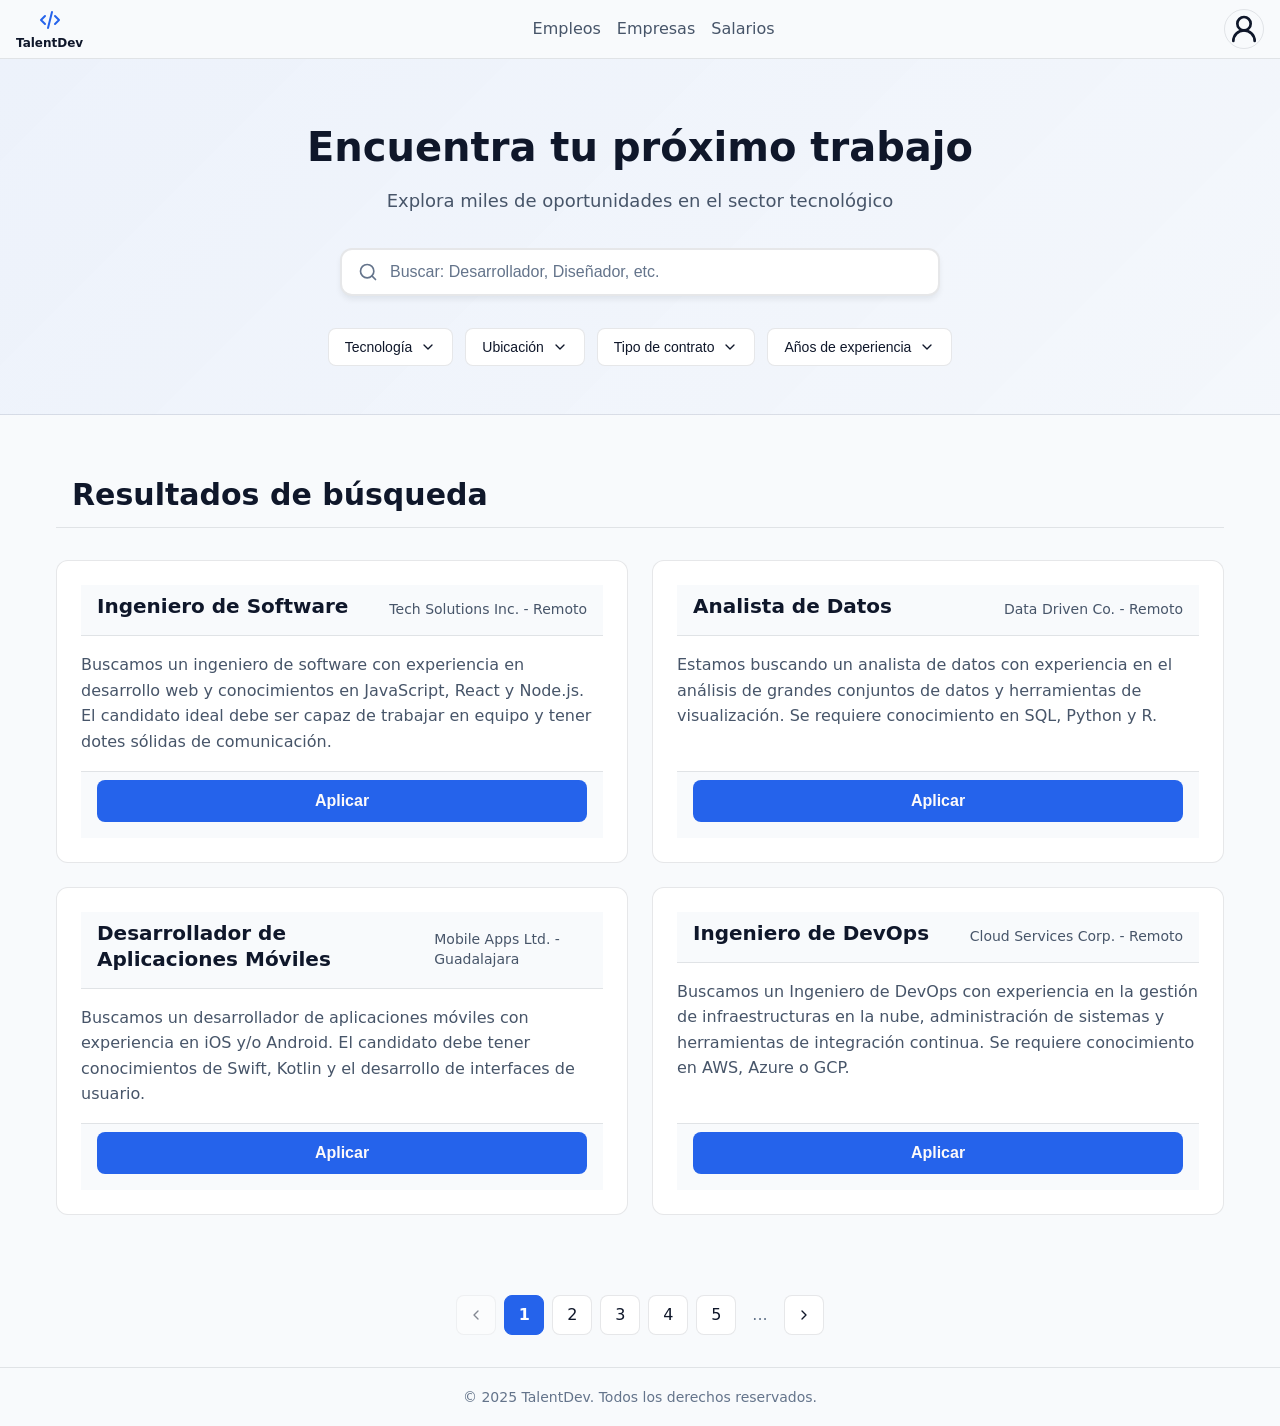
==== Empleos.html @ f2c7bb86 "primer avance" ====
<!DOCTYPE html>
<!-- 
  DOCTYPE: Declara que este es un documento HTML5.
  Es la primera línea obligatoria en cualquier documento HTML.
-->
<html lang="es">
<!-- 
  <html>: Elemento raíz del documento.
  lang="es": Indica que el idioma principal es español (importante para accesibilidad y SEO).
-->
<head>
  <!-- 
    <head>: Contiene metadatos e información que no se muestra visualmente,
    pero es crucial para el navegador y los motores de búsqueda.
  -->
  <meta charset="UTF-8">
  <!-- 
    charset: Define la codificación de caracteres (UTF-8 soporta todos los idiomas).
    Sin esto, caracteres especiales como ñ, á, é pueden verse mal.
  -->
  <meta name="viewport" content="width=device-width, initial-scale=1.0">
  <!-- 
    viewport: Configura cómo se muestra en dispositivos móviles.
    width=device-width: El ancho se adapta al dispositivo.
    initial-scale=1.0: Sin zoom inicial (escala 100%).
  -->
  <title>Empleos - TalentDev</title>
  <!-- 
    <title>: Aparece en la pestaña del navegador y en los resultados de búsqueda.
    Importante para SEO y experiencia de usuario.
  -->
  <link rel="stylesheet" href="style.css">
  <script src="script.js" type="module"></script>
  <!-- 
    <link>: Enlaza el archivo CSS externo.
    rel="stylesheet": Indica que es una hoja de estilos.
    href: Ruta al archivo CSS.
  -->

</head>

<body>
  <!-- 
    <body>: Contiene todo el contenido visible de la página.
    Aquí va todo lo que el usuario verá.
  -->

  <!-- ============================================ -->
  <!-- PASO 1: HEADER MEJORADO -->
  <!-- ============================================ -->
  <header>
    <!-- 
      <header>: Elemento semántico HTML5 que representa la cabecera de la página.
      Mejora la accesibilidad y el SEO al indicar claramente qué es.
    -->

    <!-- Logo como enlace al inicio -->
    <a href="index.html" class="logo">
      <!-- 
        <a>: Elemento de enlace (anchor).
        href="index.html": Ruta a la página de inicio.
        class="logo": Clase CSS para estilizar el logo.
      -->
      <div class="logo-container">
        <!-- 
          <div>: Contenedor para el logo (icono + texto).
          class="logo-container": Clase para estilizar el contenedor del logo.
        -->
        <svg xmlns="http://www.w3.org/2000/svg" width="24" height="24" viewBox="0 0 24 24" fill="none" stroke="currentColor" stroke-width="2" stroke-linecap="round" stroke-linejoin="round" class="logo-icon">
          <!-- 
            <svg>: Icono de código para representar el logo de TalentDev.
            class="logo-icon": Clase para estilizar el icono.
            stroke="currentColor": Usa el color del texto del elemento padre.
          -->
          <path stroke="none" d="M0 0h24v24H0z" fill="none"/>
          <path d="M7 8l-4 4l4 4" />
          <path d="M17 8l4 4l-4 4" />
          <path d="M14 4l-4 16" />
        </svg>
        <h1>TalentDev</h1>
        <!-- 
          <h1>: Título principal de la página, ahora debajo del icono.
          Solo debe haber uno por página.
        -->
      </div>
    </a>

    <!-- Navegación principal -->
    <nav aria-label="Navegación principal">
      <!-- 
        <nav>: Elemento semántico para menús de navegación.
        aria-label: Describe el propósito del nav para lectores de pantalla (accesibilidad).
      -->
      <a href="Empleos.html" aria-current="page">Empleos</a>
      <!-- 
        aria-current="page": Indica que este es el enlace de la página actual.
        Mejora la accesibilidad para usuarios con lectores de pantalla.
      -->
      <a href="#">Empresas</a>
      <!-- 
        href="#": Enlace temporal (no lleva a ningún lado aún).
        El # es un placeholder común durante el desarrollo.
      -->
      <a href="#">Salarios</a>
    </nav>

    <!-- Icono de perfil -->
    <button type="button" class="profile-button" aria-label="Abrir menú de perfil">
      <!-- 
        <button>: Botón interactivo.
        type="button": Evita que se comporte como submit si está dentro de un form.
        class="profile-button": Clase para estilizar.
        aria-label: Descripción para accesibilidad (no hay texto visible, solo icono).
      -->
      <svg xmlns="http://www.w3.org/2000/svg" width="32" height="32" viewBox="0 0 24 24" fill="none" stroke="currentColor" stroke-width="2" stroke-linecap="round" stroke-linejoin="round">
        <!-- 
          <svg>: Gráficos vectoriales escalables (iconos).
          xmlns: Define el namespace XML para SVG.
          width/height: Dimensiones del icono.
          viewBox: Define el sistema de coordenadas interno.
          stroke: Color del trazo (currentColor usa el color del texto del elemento padre).
        -->
        <circle cx="12" cy="8" r="5"></circle>
        <!-- Círculo para la cabeza del avatar -->
        <path d="M20 21a8 8 0 0 0-16 0"></path>
        <!-- Línea curva para el cuerpo del avatar -->
      </svg>
    </button>
  </header>

    <!-- ============================================ -->
    <!-- PASO 2: HERO SECTION -->
    <!-- ============================================ -->
    <main>
      <!-- 
        <main>: Elemento semántico HTML5 que contiene el contenido principal de la página.
        Solo debe haber uno por página. Mejora SEO y accesibilidad.
      -->

      <section class="empleos-hero-section">
      <!-- 
        <section>: Agrupa contenido temáticamente relacionado.
        class="hero-section": Clase para estilizar esta sección específicamente.
      -->

      <!-- Título principal del hero -->
      <h2>Encuentra tu próximo trabajo</h2>
      <!-- 
        <h2>: Subtítulo de nivel 2 (el h1 está en el header como logo).
        Jerarquía: h1 > h2 > h3 > h4 > h5 > h6
      -->

      <!-- Subtítulo descriptivo -->
      <p class="hero-subtitle">Explora miles de oportunidades en el sector tecnológico</p>
      <!-- 
        <p>: Párrafo de texto.
        class="hero-subtitle": Clase específica para estilizar este subtítulo.
      -->

      <!-- Formulario de búsqueda -->
      <form role="search" class="empleos-search-form">
        <!-- 
          <form>: Contenedor para elementos de formulario.
          role="search": Indica que es un formulario de búsqueda (accesibilidad).
          class="search-form": Clase para estilizar el formulario.
        -->
        <div class="empleos-search-container">
          <!-- 
            <div>: Contenedor genérico sin significado semántico.
            Úsalo para agrupar elementos cuando no hay un elemento semántico apropiado.
            class="empleos-search-container": Clase para el contenedor de búsqueda.
          -->
          <span class="empleos-search-icon" aria-hidden="true">
            <!-- 
              <span>: Elemento inline genérico (sin significado semántico).
              aria-hidden="true": Oculta este elemento decorativo de los lectores de pantalla.
            -->
            <svg xmlns="http://www.w3.org/2000/svg" width="20" height="20" viewBox="0 0 24 24" fill="none" stroke="currentColor" stroke-width="2" stroke-linecap="round" stroke-linejoin="round">
              <circle cx="11" cy="11" r="8"></circle>
              <path d="m21 21-4.3-4.3"></path>
            </svg>
            <!-- Icono de lupa SVG -->
          </span>

          <input
            type="text"
            name="search"
            id="job-search"
            placeholder="Buscar: Desarrollador, Diseñador, etc."
            aria-label="Buscar empleos"
            autocomplete="off"
          >
          <!-- 
            <input>: Campo de entrada de texto.
            type="text": Tipo de input (texto plano).
            name="search": Nombre del campo (importante para formularios).
            id="job-search": Identificador único (para asociar con <label>).
            placeholder: Texto de ejemplo que desaparece al escribir.
            aria-label: Descripción para accesibilidad (si no hay <label> visible).
            autocomplete="off": Desactiva autocompletado del navegador.
          -->
        </div>
      </form>

      <!-- ============================================ -->
      <!-- PASO 3: FILTROS -->
      <!-- ============================================ -->
      <div class="empleos-filters-container">
        <!-- 
          <div>: Contenedor para agrupar los botones de filtro.
          class="filters-container": Clase para estilizar el contenedor de filtros.
        -->
        
        <button type="button" class="empleos-filter-button" data-filter="tecnologia">
          <!-- 
            <button>: Botón interactivo para filtrar.
            type="button": No envía formulario, solo ejecuta acción.
            class="filter-button": Clase para estilizar todos los botones de filtro.
            data-filter: Atributo personalizado para identificar el tipo de filtro (útil para JavaScript).
          -->
          <span>Tecnología</span>
          <!-- 
            <span>: Contenedor inline para el texto del botón.
            Permite estilizar el texto independientemente si es necesario.
          -->
          <svg xmlns="http://www.w3.org/2000/svg" width="16" height="16" viewBox="0 0 24 24" fill="none" stroke="currentColor" stroke-width="2" stroke-linecap="round" stroke-linejoin="round">
            <!-- Icono de chevron (flecha hacia abajo) para indicar que es desplegable -->
            <polyline points="6 9 12 15 18 9"></polyline>
          </svg>
        </button>

        <button type="button" class="empleos-filter-button" data-filter="ubicacion">
          <span>Ubicación</span>
          <svg xmlns="http://www.w3.org/2000/svg" width="16" height="16" viewBox="0 0 24 24" fill="none" stroke="currentColor" stroke-width="2" stroke-linecap="round" stroke-linejoin="round">
            <polyline points="6 9 12 15 18 9"></polyline>
          </svg>
        </button>

        <button type="button" class="empleos-filter-button" data-filter="tipo-contrato">
          <span>Tipo de contrato</span>
          <svg xmlns="http://www.w3.org/2000/svg" width="16" height="16" viewBox="0 0 24 24" fill="none" stroke="currentColor" stroke-width="2" stroke-linecap="round" stroke-linejoin="round">
            <polyline points="6 9 12 15 18 9"></polyline>
          </svg>
        </button>

        <button type="button" class="empleos-filter-button" data-filter="experiencia">
          <span>Años de experiencia</span>
          <svg xmlns="http://www.w3.org/2000/svg" width="16" height="16" viewBox="0 0 24 24" fill="none" stroke="currentColor" stroke-width="2" stroke-linecap="round" stroke-linejoin="round">
            <polyline points="6 9 12 15 18 9"></polyline>
          </svg>
        </button>
      </div>
    </section>

    <!-- ============================================ -->
    <!-- PASO 4: SECCIÓN DE RESULTADOS -->
    <!-- ============================================ -->
    <section class="empleos-results-section">
      <!-- 
        <section>: Sección semántica para agrupar los resultados de búsqueda.
        class="results-section": Clase para estilizar esta sección.
      -->

      <header class="empleos-results-header">
        <!-- 
          <header>: Dentro de una sección, representa el encabezado de esa sección.
          No confundir con el <header> principal de la página.
        -->
        <h2>Resultados de búsqueda</h2>
        <!-- Título de la sección de resultados -->
      </header>

      <!-- Contenedor de tarjetas de empleos -->
      <div class="empleos-jobs-container">
        <!-- 
          <div>: Contenedor para las tarjetas de empleos.
          class="jobs-container": Clase para crear el grid o layout de las tarjetas.
        -->

        <!-- Tarjeta de empleo 1 -->
        <article class="empleos-job-card">
          <!-- 
            <article>: Elemento semántico HTML5 para contenido independiente y autocontenido.
            Perfecto para tarjetas de empleos porque cada una es un "artículo" completo.
          -->
          <header class="empleos-job-card-header">
            <!-- Encabezado de la tarjeta con título y empresa -->
            <h3>Ingeniero de Software</h3>
            <!-- 
              <h3>: Título del puesto (nivel 3 en la jerarquía).
              Es el título más importante dentro de cada tarjeta.
            -->
            <p class="company-info">Tech Solutions Inc. - Remoto</p>
            <!-- 
              <p>: Información de la empresa y ubicación.
              class="company-info": Clase para estilizar esta información específicamente.
            -->
          </header>

          <div class="empleos-job-card-body">
            <!-- 
              <div>: Cuerpo de la tarjeta (descripción).
              class="job-card-body": Clase para el contenido principal de la tarjeta.
            -->
            <p>
              Buscamos un ingeniero de software con experiencia en desarrollo web 
              y conocimientos en JavaScript, React y Node.js. El candidato ideal 
              debe ser capaz de trabajar en equipo y tener dotes sólidas de comunicación.
            </p>
            <!-- Descripción del empleo -->
          </div>

          <footer class="empleos-job-card-footer">
            <!-- 
              <footer>: Pie de la tarjeta (botón de acción).
              Dentro de un <article>, representa información adicional o acciones.
            -->
            <button type="button" class="empleos-apply-button">
              <!-- 
                <button>: Botón para aplicar al empleo.
                type="button": No envía formulario.
                class="apply-button": Clase para estilizar el botón de aplicar.
              -->
              Aplicar
            </button>
          </footer>
        </article>

        <!-- Tarjeta de empleo 2 -->
        <article class="empleos-job-card">
          <header class="empleos-job-card-header">
            <h3>Analista de Datos</h3>
            <p class="company-info">Data Driven Co. - Remoto</p>
          </header>

          <div class="empleos-job-card-body">
            <p>
              Estamos buscando un analista de datos con experiencia en el análisis 
              de grandes conjuntos de datos y herramientas de visualización. 
              Se requiere conocimiento en SQL, Python y R.
            </p>
          </div>

          <footer class="empleos-job-card-footer">
            <button type="button" class="empleos-apply-button">Aplicar</button>
          </footer>
        </article>

        <!-- Tarjeta de empleo 3 -->
        <article class="empleos-job-card">
          <header class="empleos-job-card-header">
            <h3>Desarrollador de Aplicaciones Móviles</h3>
            <p class="company-info">Mobile Apps Ltd. - Guadalajara</p>
          </header>

          <div class="empleos-job-card-body">
            <p>
              Buscamos un desarrollador de aplicaciones móviles con experiencia 
              en iOS y/o Android. El candidato debe tener conocimientos de Swift, 
              Kotlin y el desarrollo de interfaces de usuario.
            </p>
          </div>

          <footer class="empleos-job-card-footer">
            <button type="button" class="empleos-apply-button">Aplicar</button>
          </footer>
        </article>

        <!-- Tarjeta de empleo 4 -->
        <article class="empleos-job-card">
          <header class="empleos-job-card-header">
            <h3>Ingeniero de DevOps</h3>
            <p class="company-info">Cloud Services Corp. - Remoto</p>
          </header>

          <div class="empleos-job-card-body">
            <p>
              Buscamos un Ingeniero de DevOps con experiencia en la gestión de 
              infraestructuras en la nube, administración de sistemas y herramientas 
              de integración continua. Se requiere conocimiento en AWS, Azure o GCP.
            </p>
          </div>

          <footer class="empleos-job-card-footer">
            <button type="button" class="empleos-apply-button">Aplicar</button>
          </footer>
        </article>
      </div>
    </section>

    <!-- ============================================ -->
    <!-- PASO 5: PAGINACIÓN -->
    <!-- ============================================ -->
    <nav class="empleos-pagination" aria-label="Navegación de páginas">
      <!-- 
        <nav>: Elemento semántico para navegación.
        class="pagination": Clase específica para la paginación.
        aria-label: Describe el propósito de esta navegación.
      -->
      <button type="button" class="empleos-pagination-button" aria-label="Página anterior" disabled>
        <!-- 
          <button>: Botón para ir a la página anterior.
          disabled: Deshabilitado porque estamos en la primera página.
          aria-label: Descripción para accesibilidad.
        -->
        <svg xmlns="http://www.w3.org/2000/svg" width="16" height="16" viewBox="0 0 24 24" fill="none" stroke="currentColor" stroke-width="2" stroke-linecap="round" stroke-linejoin="round">
          <!-- Icono de flecha hacia la izquierda -->
          <polyline points="15 18 9 12 15 6"></polyline>
        </svg>
      </button>

      <div class="empleos-pagination-numbers">
        <!-- 
          <div>: Contenedor para los números de página.
          class="pagination-numbers": Clase para estilizar los números.
        -->
        <a href="#" class="empleos-pagination-number active" aria-label="Página 1" aria-current="page">1</a>
        <!-- 
          <a>: Enlace a una página específica.
          class="empleos-pagination-number active": Clase para el número activo (página actual).
          aria-current="page": Indica que esta es la página actual (accesibilidad).
        -->
        <a href="#" class="empleos-pagination-number" aria-label="Página 2">2</a>
        <a href="#" class="empleos-pagination-number" aria-label="Página 3">3</a>
        <a href="#" class="empleos-pagination-number" aria-label="Página 4">4</a>
        <a href="#" class="empleos-pagination-number" aria-label="Página 5">5</a>
        
        <span class="empleos-pagination-ellipsis" aria-hidden="true">...</span>
        <!-- 
          <span>: Elemento decorativo para los puntos suspensivos.
          aria-hidden="true": Oculta de lectores de pantalla (es solo decorativo).
        -->
      </div>

      <button type="button" class="empleos-pagination-button" aria-label="Página siguiente">
        <!-- Botón para ir a la página siguiente -->
        <svg xmlns="http://www.w3.org/2000/svg" width="16" height="16" viewBox="0 0 24 24" fill="none" stroke="currentColor" stroke-width="2" stroke-linecap="round" stroke-linejoin="round">
          <!-- Icono de flecha hacia la derecha -->
          <polyline points="9 18 15 12 9 6"></polyline>
        </svg>
      </button>
    </nav>

  </main>

  <!-- ============================================ -->
  <!-- FOOTER -->
  <!-- ============================================ -->
  <footer id="contacto">
    <!-- 
      <footer>: Elemento semántico HTML5 para el pie de página.
      id="contacto": ID para enlaces internos (como el del header en index.html).
    -->
    <small>© 2025 TalentDev. Todos los derechos reservados.</small>
    <!-- 
      <small>: Elemento semántico para texto de tamaño pequeño o información legal.
      Perfecto para copyrights y avisos legales.
    -->
  </footer>

</body>
</html>
---- style.css ----
/* ============================================ */
/* ESTILOS COMPARTIDOS - INDEX Y EMPLEOS */
/* ============================================ */

* {
    margin: 0;
    padding: 0;
    box-sizing: border-box;
  }
  
  :root {
    /* Colores principales - Azul confianza y profesionalismo */
    --primary: #2563eb;
    --primary-dark: #1e40af;
    --primary-hover: #3b82f6;
    --primary-light: #60a5fa;
    /* Fondo claro y acogedor */
    --background: #f8fafc;
    /* Textos - Oscuros para buena legibilidad sobre fondo claro */
    --text-primary: #0f172a;
    --text-secondary: #475569;
    --text-muted: #64748b;
    /* Bordes sutiles */
    --border: rgba(15, 23, 42, 0.1);
    /* Tarjetas blancas con sombras suaves */
    --card-bg: #ffffff;
    --shadow: rgba(15, 23, 42, 0.08);
    /* Inputs con fondo blanco */
    --input-bg: #ffffff;
    --hsla-example: hsla(210, 100%, 56%, 1);
  }
  
  
  @font-face {
    font-family: 'Inter Variable';
    font-style: normal;
    font-display: swap;
    font-weight: 100 900;
    src: url(https://cdn.jsdelivr.net/fontsource/fonts/inter:vf@latest/latin-wght-normal.woff2) format('woff2-variations');
    unicode-range: U+0000-00FF,U+0131,U+0152-0153,U+02BB-02BC,U+02C6,U+02DA,U+02DC,U+0304,U+0308,U+0329,U+2000-206F,U+20AC,U+2122,U+2191,U+2193,U+2212,U+2215,U+FEFF,U+FFFD;
  }
  
  
  body {
    font-family: system-ui;
    background-color: var(--background);
    color: var(--text-primary);
    min-height: 100vh;
    display: flex;
    flex-direction: column;
    line-height: 1.6;
  }
  
  
  
  /* Títulos principales */
  h1 {
    font-size: 1.5rem;
    line-height: 1.2;
    text-wrap: balance;
    display: flex;
    align-items: center;
    gap: 0.5rem;
  
    svg {
      width: 2rem;
      height: 2rem;
      color: var(--primary-light);
    }
  }
  
  h1 + p {
    text-wrap: balance;
    margin-bottom: 2rem
  }
  
  /* Header - Estilos Compartidos */
  header {
    border-bottom: 1px solid var(--border);
    background: var(--background);
    padding: .5rem 1rem;
    display: flex;
    align-items: center;
    justify-content: space-between;
    gap: 2rem;

    /* Logo como enlace (para Empleos) */
    .logo {
      text-decoration: none;
      color: var(--text-primary);
      transition: opacity 0.2s;

      &:hover {
        opacity: 0.8;
      }
    }

    /* Contenedor del logo - Compartido entre index y empleos */
    .logo-container {
      /* 
        Contenedor del logo con icono y texto.
        Funciona tanto directamente en header (index) como dentro de .logo (empleos).
      */
      display: flex;
      flex-direction: column;
      /* 
        flex-direction: column: Coloca el icono arriba y el texto debajo.
      */
      align-items: center;
      /* 
        align-items: center: Centra horizontalmente el icono y el texto.
      */
      gap: 0.25rem;
      /* 
        gap: 0.25rem: Pequeño espacio entre el icono y el texto.
      */

      .logo-icon {
        /* 
          Estilos para el icono del logo.
        */
        color: var(--primary);
        /* 
          color: Usa el color primario para el icono.
        */
        flex-shrink: 0;
        /* 
          flex-shrink: 0: El icono mantiene su tamaño, no se encoge.
        */
      }

      h1, h2 {
        /* 
          Estilos para títulos del logo (h1 en empleos, h2 en index).
        */
        font-size: 0.75rem;
        /* 
          font-size: 0.75rem (12px) - Tamaño pequeño para el título.
        */
        font-weight: 700;
        color: var(--text-primary);
        margin: 0;
        /* 
          margin: 0: Elimina márgenes por defecto para mejor control.
        */
        line-height: 1.2;
        /* 
          line-height: 1.2: Espaciado compacto para el texto.
        */
      }
    }
  }
  
  /* Navegación del header a otras páginas */
  nav {
    align-items: center;
    gap: 1rem;
    display: flex;
  
    a {
      text-decoration: none;
      color: var(--text-secondary);
      transition: color 0.2s;
      font-weight: 500;
  
      &:hover, &:focus {
        color: var(--primary);
        outline: none;
      }
    }
  }
  
  /* Botones del Header */
  header div a {
    padding: 0.5rem 1rem;
    border-radius: 0.5rem;
    background-color: var(--primary);
    color: white;
    display: inline-block;
    font-size: 0.875rem;
    font-weight: 700;
    text-decoration: none;
    transition: background-color 0.2s;

    &:hover {
      background-color: var(--primary-hover);
    }
  }
  
  /* ============================================ */
/* ============================================ */
/* ESTILOS ESPECÍFICOS PARA PÁGINA INDEX */
/* Prefijo: .index- */
/* ============================================ */

  /* Hero Section de Index */
  .index-hero-section {
    height: 500px;
    text-align: center;
    display: flex;
    flex-direction: column;
    justify-content: center;
    align-items: center;
    position: relative;

    h1 {
      padding-top: 36px;
      color: var(--text-primary);
    }

    p {
      color: var(--text-secondary);
    }
  
    & > img {
      position: absolute;
      width: 100%;
      height: 100%;
      object-fit: cover;
      z-index: -1;
      left: 0;
      right: 0;
      mask-image: linear-gradient(to bottom, rgba(248, 250, 252, 0.95) 5%, rgba(248, 250, 252, 0) 80%);
    }
  }
  
  /* Formulario de Búsqueda de Index */
  .index-search-form {
    max-width: 42rem;
    width: 100%;
    margin: 0 auto;
    padding-inline: 1rem;
  }
  
  .index-search-form > div {
    display: flex;
    align-items: center;
    background-color: var(--input-bg);
    border-radius: 0.5rem;
    box-shadow: 0 10px 15px -3px var(--shadow);
    padding: 0.5rem;
    gap: 0.5rem;
  }
  
  .index-search-form span {
    padding-left: 0.75rem;
    color: var(--text-muted);
    display: flex;
    align-items: center;
    flex-shrink: 0;
  }
  
  .index-search-form input[type="text"] {
    flex: 1;
    background: transparent;
    border: none;
    outline: none;
    color: var(--text-primary);
    padding: 0.75rem 0.5rem;
    font-size: 1rem;
    font-family: inherit;
  }
  
  .index-search-form input[type="text"]::placeholder {
    color: var(--text-muted);
  }
  
  /* Estilos base para botones - Solo aplica a botones sin clases específicas */
  button:not(.empleos-filter-button):not(.empleos-apply-button):not(.empleos-pagination-button):not(.index-video-button):not(.video-modal-close):not(.profile-button) {
    /* 
      :not(): Excluye botones con clases específicas para evitar conflictos.
      Solo aplica estilos a botones genéricos sin clase específica.
    */
    padding: 0.75rem 1.5rem;
    border-radius: 0.5rem;
    background-color: var(--primary);
    color: white;
    font-weight: 400;
    border: none;
    cursor: pointer;
    transition: all 0.2s;
    font-family: inherit;
    font-size: 1rem;
    white-space: nowrap;
  
    &:hover, /* pseudo-clase que significa que el ratón está encima */
    &:focus { /* pseudo-clase que significa que el elemento tiene el foco */
      background-color: var(--primary-hover);
      outline: 2px solid white;
      outline-offset: 2px;
    }
  
    &:active { 
      transform: scale(0.90)
    }
  
    &:disabled {
      opacity: .5;
      pointer-events: none;
    }
  }
  
  /* Features Section de Index */
  .index-features-section {
    padding-inline: 1rem;
    background-color: var(--background);
    padding-top: 2rem;
  
    & > header {
      gap: 2px;
      flex-direction: column;
  
      h2 {
        margin-bottom: 0;
      }
  
      p {
        opacity: .75;
      }
    }
  
    & > div {
      max-width: 1280px;
      margin: 0 auto;
    }

    h2 {
      font-size: 1.875rem;
      font-weight: 700;
      color: var(--text-primary);
      margin-bottom: 1rem;
    }
  
    & > div > div:first-child > p {
      font-size: 1.125rem;
      color: var(--text-muted);
      max-width: 42rem;
      margin: 0 auto;
    }

    /* Botón de video en la sección de features */
    header > div:first-child {
      display: flex;
      align-items: center;
      justify-content: center;
      gap: 1rem;
      margin-bottom: 1rem;
      flex-direction: row;
    }
  
    /* Grid de Features */
    footer {
      display: grid;
      grid-template-columns: repeat(auto-fit, minmax(280px, 1fr));
      gap: 16px;
    }
  }

  /* Botón de video de Index */
  .index-video-button {
    width: 48px;
    height: 48px;
    border-radius: 50%;
    background-color: #fbbf24;
    border: none;
    cursor: pointer;
    display: flex;
    align-items: center;
    justify-content: center;
    padding: 0;
    flex-shrink: 0;
    transition: transform 0.2s, background-color 0.2s;

    &:hover {
      background-color: #f59e0b;
      transform: scale(1.05);
    }

    &:active {
      transform: scale(0.95);
    }

    svg {
      width: 24px;
      height: 24px;
      fill: black;
    }
  }
  
  /* Feature Cards */
  /* article {
    background-color: var(--card-bg);
    padding: 2rem;
    margin-bottom: 16px;
    border-radius: 0.5rem;                   
    box-shadow: 0px 1px 3px 0 var(--shadow); 
  
    svg {
      color: var(--primary-light);          
      background: rgba(0, 153, 255, 0.3);  
      border-radius: 9999px;               
      width: 64px;                         
      height: 64px;                        
      padding: 16px;                       
    }
  
    h3 {
      font-weight: 500;
    }
  
    p {
      color: var(--text-muted);
    }
  } */
  
  /* Footer */
  footer {
    background-color: var(--background);
    border-top: 1px solid var(--border);
    text-align: center;
    padding: 16px;
  
    small {
      color: var(--text-muted);
      font-size: 0.875rem;
    }
  }
  
  /* Tarjetas de características de Index */
  .index-feature-card {
    background-color: var(--card-bg);
    padding: 2rem;
    margin-bottom: 16px;
    border-radius: 0.5rem;
    box-shadow: 0px 1px 3px 0px var(--shadow);
    border: 1px solid var(--border);
    transition: box-shadow 0.2s, transform 0.2s;

    &:hover {
      box-shadow: 0px 4px 12px 0px rgba(37, 99, 235, 0.15);
      transform: translateY(-2px);
    }
  
    svg {
      color: var(--primary);
      background: rgba(37, 99, 235, 0.1);
      width: 64px;
      height: 64px;
      border-radius: 100%;
      padding: 16px;
    }
  
    p {
      color: var(--text-muted);
    }

    h3 {
      font-weight: 600;
      color: var(--text-primary);
      margin-top: 1rem;
      margin-bottom: 0.5rem;
    }
  }

/* ============================================ */
/* ESTILOS ESPECÍFICOS PARA PÁGINA DE EMPLEOS */
/* Prefijo: .empleos- */
/* ============================================ */

  header .profile-button {
    background: transparent;
    border: 1px solid var(--border);
    border-radius: 50%;
    width: 40px;
    height: 40px;
    display: flex;
    align-items: center;
    justify-content: center;
    cursor: pointer;
    transition: all 0.2s;
    padding: 0;

    &:hover {
      background-color: var(--card-bg);
      border-color: var(--primary);
    }

    svg {
      color: var(--text-primary);
    }
  }

  /* Hero Section para página de empleos */
  .empleos-hero-section {
    text-align: center;
    padding: 4rem 1rem 3rem;
    background: linear-gradient(135deg, rgba(37, 99, 235, 0.05) 0%, rgba(37, 99, 235, 0.02) 100%);
    border-bottom: 1px solid var(--border);

    h2 {
      font-size: 2.5rem;
      font-weight: 700;
      color: var(--text-primary);
      margin-bottom: 1rem;
      line-height: 1.2;
    }

    .hero-subtitle {
      font-size: 1.125rem;
      color: var(--text-secondary);
      margin-bottom: 2rem;
      max-width: 600px;
      margin-left: auto;
      margin-right: auto;
    }
  }

  /* Formulario de búsqueda mejorado de empleos */
  .empleos-search-form {
    max-width: 600px;
    margin: 0 auto 2rem;
  }

  .empleos-search-container {
    display: flex;
    align-items: center;
    background-color: var(--input-bg);
    border: 2px solid var(--border);
    border-radius: 0.75rem;
    padding: 0.75rem 1rem;
    gap: 0.75rem;
    transition: border-color 0.2s, box-shadow 0.2s;
    box-shadow: 0 4px 6px -1px var(--shadow);

    &:focus-within {
      border-color: var(--primary);
      box-shadow: 0 0 0 3px rgba(37, 99, 235, 0.1);
    }
  }

  .empleos-search-icon {
    color: var(--text-muted);
    display: flex;
    align-items: center;
    flex-shrink: 0;
  }

  .empleos-search-container input {
    flex: 1;
    border: none;
    outline: none;
    background: transparent;
    color: var(--text-primary);
    font-size: 1rem;
    padding: 0;

    &::placeholder {
      color: var(--text-muted);
    }
  }

  /* Contenedor de filtros de empleos */
  .empleos-filters-container {
    display: flex;
    flex-wrap: wrap;
    gap: 0.75rem;
    justify-content: center;
    max-width: 800px;
    margin: 0 auto;
  }

  .empleos-filter-button {
    display: flex;
    align-items: center;
    gap: 0.5rem;
    padding: 0.625rem 1rem;
    /* 
      padding: Espaciado interno del botón de filtro.
    */
    background-color: var(--card-bg);
    /* 
      background-color: Fondo blanco para los botones de filtro.
      Todos los botones de filtro deben verse iguales (blancos con borde).
    */
    border: 1px solid var(--border);
    /* 
      border: Borde sutil para los botones de filtro.
    */
    border-radius: 0.5rem;
    color: var(--text-primary);
    /* 
      color: Texto oscuro para contraste con fondo blanco.
    */
    font-size: 0.875rem;
    font-weight: 500;
    cursor: pointer;
    transition: all 0.2s;

    &:hover {
      background-color: var(--primary);
      /* 
        background-color: Azul al hacer hover.
      */
      color: white;
      /* 
        color: Texto blanco al hacer hover.
      */
      border-color: var(--primary);
    }

    svg {
      width: 16px;
      height: 16px;
      transition: transform 0.2s;
    }

    &:hover svg {
      transform: rotate(180deg);
    }
  }

  /* Sección de resultados de empleos */
  .empleos-results-section {
    padding: 3rem 1rem;
    max-width: 1200px;
    margin: 0 auto;
  }

  .empleos-results-header {
    margin-bottom: 2rem;

    h2 {
      font-size: 1.875rem;
      font-weight: 700;
      color: var(--text-primary);
    }
  }

  /* Contenedor de trabajos de empleos */
  .empleos-jobs-container {
    display: grid;
    grid-template-columns: repeat(2, 1fr);
    gap: 1.5rem;
    align-items: stretch;
    /* 
      align-items: stretch: Todas las tarjetas tienen la misma altura.
      Esto asegura que los botones queden alineados al fondo.
    */
  }

  /* Tarjetas de empleos */
  .empleos-job-card {
    background-color: var(--card-bg);
    border: 1px solid var(--border);
    border-radius: 0.75rem;
    padding: 1.5rem;
    transition: all 0.2s;
    display: flex;
    flex-direction: column;
    /* 
      flex-direction: column: Organiza el contenido verticalmente.
    */
    gap: 1rem;
    /* 
      gap: Espacio consistente entre elementos internos.
    */
    min-height: 0;
    /* 
      min-height: 0: Permite que las tarjetas se ajusten correctamente en el grid.
    */
    height: 100%;
    /* 
      height: 100%: Todas las tarjetas tienen la misma altura en el grid.
      Esto asegura que los botones queden alineados al fondo.
    */

    &:hover {
      box-shadow: 0 10px 25px -5px rgba(37, 99, 235, 0.15);
      transform: translateY(-2px);
      border-color: var(--primary);
    }
  }

  .empleos-job-card-header {
    /* 
      Header de la tarjeta - Ocupa solo el espacio necesario.
    */
    flex-shrink: 0;
    /* 
      flex-shrink: 0: El header no se encoge, mantiene su tamaño.
    */

    h3 {
      font-size: 1.25rem;
      font-weight: 600;
      color: var(--text-primary);
      margin: 0 0 0.5rem 0;
      line-height: 1.3;
      /* 
        line-height: 1.3: Espaciado consistente para títulos.
      */
    }

    .company-info {
      font-size: 0.875rem;
      color: var(--text-secondary);
      margin: 0;
      line-height: 1.4;
      /* 
        line-height: 1.4: Espaciado consistente para información de empresa.
      */
    }
  }

  .empleos-job-card-body {
    flex: 1;
    /* 
      flex: 1: El cuerpo ocupa todo el espacio disponible.
      Esto empuja el footer (y el botón) hacia abajo.
    */
    min-height: 0;
    /* 
      min-height: 0: Permite que el contenido se ajuste correctamente.
    */

    p {
      color: var(--text-secondary);
      line-height: 1.6;
      margin: 0;
      /* 
        margin: 0: Sin márgenes para control preciso del espaciado.
      */
    }

  }

  .empleos-job-card-footer {
    margin-top: auto;
    /* 
      margin-top: auto: Empuja el footer (y el botón) al fondo de la tarjeta.
      Junto con flex: 1 en el body, asegura que todos los botones estén alineados.
    */
    flex-shrink: 0;
    /* 
      flex-shrink: 0: El footer no se encoge, mantiene su tamaño.
    */
    padding-top: 0.5rem;
    /* 
      padding-top: Espacio adicional antes del botón para mejor separación visual.
    */
  }

  .empleos-apply-button {
    width: 100%;
    padding: 0.75rem 1.5rem;
    background-color: var(--primary);
    color: rgb(253, 250, 250);
    border: none;
    border-radius: 0.5rem;
    font-size: 1rem;
    font-weight: 600;
    cursor: pointer;
    transition: all 0.2s;

    &:hover {
      background-color: var(--primary-hover);
      transform: translateY(-1px);
      box-shadow: 0 4px 12px rgba(90, 37, 235, 0.3);
    }

    &:active {
      transform: translateY(0);
    }
  }
  
  .empleos-apply-button-applied {
    background-color: #22c55e; /* Verde */
    color: white;
    cursor: not-allowed;
    
    &:hover {
      background-color: #22c55e; /* Mantiene el verde al hover */
      transform: none; /* Sin animación al hover */
      box-shadow: none; /* Sin sombra al hover */
    }
  }

  /* Paginación de empleos */
  .empleos-pagination {
    display: flex;
    align-items: center;
    justify-content: center;
    gap: 0.5rem;
    padding: 2rem 1rem;
    max-width: 1200px;
    margin: 0 auto;
  }

  .empleos-pagination-button {
    display: flex;
    align-items: center;
    justify-content: center;
    width: 40px;
    height: 40px;
    border: 1px solid var(--border);
    background-color: var(--card-bg);
    border-radius: 0.5rem;
    color: var(--text-primary);
    cursor: pointer;
    transition: all 0.2s;

    &:hover:not(:disabled) {
      background-color: var(--primary);
      color: white;
      border-color: var(--primary);
    }

    &:disabled {
      opacity: 0.5;
      cursor: not-allowed;
    }
  }

  .empleos-pagination-numbers {
    display: flex;
    align-items: center;
    gap: 0.5rem;
  }

  .empleos-pagination-number {
    display: flex;
    align-items: center;
    justify-content: center;
    min-width: 40px;
    height: 40px;
    padding: 0 0.75rem;
    border: 1px solid var(--border);
    background-color: var(--card-bg);
    border-radius: 0.5rem;
    color: var(--text-primary);
    text-decoration: none;
    font-weight: 500;
    transition: all 0.2s;

    &:hover {
      background-color: var(--primary);
      color: white;
      border-color: var(--primary);
    }

    &.active {
      background-color: var(--primary);
      color: white;
      border-color: var(--primary);
      font-weight: 700;
    }
  }

  .empleos-pagination-ellipsis {
    color: var(--text-muted);
    padding: 0 0.5rem;
  }

  /* ============================================ */
  /* MODAL DE VIDEO - ESTILOS UX/UI */
  /* ============================================ */

  /* Clase para ocultar visualmente pero mantener accesible */
  .sr-only {
    position: absolute;
    width: 1px;
    height: 1px;
    padding: 0;
    margin: -1px;
    overflow: hidden;
    clip: rect(0, 0, 0, 0);
    white-space: nowrap;
    border-width: 0;
  }

  /* Modal base */
  .video-modal {
    /* 
      Estilos para el elemento <dialog>.
      El dialog nativo tiene estilos por defecto, los sobrescribimos.
    */
    position: fixed;
    top: 0;
    left: 0;
    width: 100%;
    height: 100%;
    max-width: none;
    max-height: none;
    margin: 0;
    padding: 0;
    border: none;
    background: transparent;
    z-index: 1000;
    /* 
      z-index: 1000: Asegura que el modal esté por encima de todo.
      Valores altos se usan para overlays y modales.
    */

    /* Ocultar por defecto (antes de abrir) */
    &::backdrop {
      /* 
        ::backdrop: Pseudo-elemento nativo de <dialog>.
        Crea el overlay oscuro automáticamente.
      */
      background: rgba(0, 0, 0, 0.75);
      /* 
        rgba(0, 0, 0, 0.75): Negro con 75% de opacidad.
        Crea el efecto de "oscurecer" el fondo.
      */
      backdrop-filter: blur(4px);
      /* 
        backdrop-filter: blur: Desenfoca el contenido de fondo.
        Efecto moderno que mejora el enfoque en el modal.
      */
      animation: fadeIn 0.3s ease-out;
      /* 
        animation: Agrega una animación de entrada suave.
        fadeIn: Nombre de la animación (definida abajo).
        0.3s: Duración de la animación.
        ease-out: Curva de animación (empieza rápido, termina lento).
      */
    }

    /* Animación de entrada del modal */
    &[open] {
      /* 
        [open]: Selector de atributo. Se aplica cuando el dialog está abierto.
        El atributo 'open' se agrega automáticamente por showModal().
      */
      animation: slideIn 0.3s ease-out;
      /* Animación de entrada desde el centro con escala. */
    }
  }

  /* Contenedor del contenido del modal */
  .video-modal-content {
    position: relative;
    width: 100%;
    height: 100%;
    display: flex;
    align-items: center;
    justify-content: center;
    padding: 2rem;
    /* 
      padding: Espacio alrededor del video.
      Evita que el video toque los bordes en móviles.
    */

    @media (max-width: 768px) {
      /* 
        Media query: Estilos específicos para pantallas pequeñas (móviles).
        max-width: 768px: Se aplica cuando el ancho es menor a 768px.
      */
      padding: 1rem;
      /* Menos padding en móviles para maximizar el espacio del video. */
    }
  }

  /* Botón de cerrar */
  .video-modal-close {
    position: absolute;
    top: 1rem;
    right: 1rem;
    /* 
      position: absolute: Posiciona el botón relativo al contenedor.
      top/right: Distancia desde la esquina superior derecha.
    */
    width: 44px;
    height: 44px;
    /* 
      44x44px: Tamaño mínimo recomendado para áreas táctiles (accesibilidad).
      Facilita el clic en dispositivos móviles.
    */
    display: flex;
    align-items: center;
    justify-content: center;
    background-color: rgba(255, 255, 255, 0.9);
    /* 
      Fondo blanco semi-transparente para buen contraste.
    */
    border: none;
    border-radius: 50%;
    /* 
      border-radius: 50%: Crea un círculo perfecto.
    */
    cursor: pointer;
    z-index: 1001;
    /* 
      z-index: Mayor que el modal para estar siempre visible.
    */
    transition: all 0.2s ease;
    /* 
      transition: Animación suave en cambios de estado (hover, etc.).
    */
    box-shadow: 0 2px 8px rgba(0, 0, 0, 0.15);
    /* 
      box-shadow: Sombra sutil para dar profundidad.
    */

    &:hover {
      /* 
        &:hover: Pseudo-clase cuando el mouse está sobre el elemento.
      */
      background-color: white;
      transform: scale(1.1);
      /* 
        transform: scale: Aumenta el tamaño 10% al hacer hover.
        Feedback visual inmediato para el usuario.
      */
      box-shadow: 0 4px 12px rgba(0, 0, 0, 0.2);
      /* Sombra más pronunciada al hacer hover. */
    }

    &:active {
      /* 
        &:active: Cuando el botón está siendo presionado.
      */
      transform: scale(0.95);
      /* 
        Efecto de "presionar" el botón.
        Mejora la sensación de interactividad.
      */
    }

    svg {
      width: 20px;
      height: 20px;
      color: var(--text-primary);
      /* 
        color: Usa la variable de color del texto principal.
        Se adapta al tema claro/oscuro.
      */
    }
  }

  /* Contenedor del video (mantiene relación de aspecto) */
  .video-wrapper {
    position: relative;
    width: 100%;
    max-width: 900px;
    /* 
      max-width: Limita el ancho máximo del video.
      Evita que se vea demasiado grande en pantallas grandes.
    */
    aspect-ratio: 16 / 9;
    /* 
      aspect-ratio: Mantiene la proporción 16:9 (estándar de video).
      El video siempre mantendrá esta proporción, sin importar el tamaño.
    */

    @media (max-width: 768px) {
      max-width: 100%;
      /* En móviles, usa todo el ancho disponible. */
    }
  }

  /* Elemento de video */
  .video-wrapper video {
    width: 100%;
    height: 100%;
    object-fit: contain;
    /* 
      object-fit: contain: El video se ajusta manteniendo su proporción.
      No se recorta, puede tener barras negras si la proporción no coincide.
    */
    border-radius: 0.75rem;
    /* 
      border-radius: Esquinas redondeadas para un look moderno.
    */
    box-shadow: 0 20px 60px rgba(0, 0, 0, 0.3);
    /* 
      Sombra pronunciada para dar profundidad y separar el video del fondo.
    */
    background-color: #000;
    /* 
      Fondo negro para las barras negras si el video no llena todo el espacio.
    */
  }

  /* Overlay oscuro personalizado (backup) */
  .video-modal-backdrop {
    position: absolute;
    top: 0;
    left: 0;
    width: 100%;
    height: 100%;
    background: transparent;
    /* 
      Transparente porque el ::backdrop del dialog ya maneja el overlay.
      Este div es un backup por si necesitamos funcionalidad adicional.
    */
    z-index: -1;
    /* 
      z-index: -1: Detrás del contenido del modal.
    */
  }

  /* Animaciones */
  @keyframes fadeIn {
    /* 
      @keyframes: Define una animación personalizada.
      fadeIn: Nombre de la animación.
    */
    from {
      opacity: 0;
      /* 
        from: Estado inicial de la animación.
        opacity: 0 = completamente transparente.
      */
    }
    to {
      opacity: 1;
      /* 
        to: Estado final de la animación.
        opacity: 1 = completamente opaco.
      */
    }
  }

  @keyframes slideIn {
    /* Animación de entrada del modal */
    from {
      opacity: 0;
      transform: scale(0.9);
      /* 
        scale(0.9): Empieza 10% más pequeño.
        Crea efecto de "zoom in" al abrir.
      */
    }
    to {
      opacity: 1;
      transform: scale(1);
      /* 
        scale(1): Tamaño normal al final.
      */
    }
  }
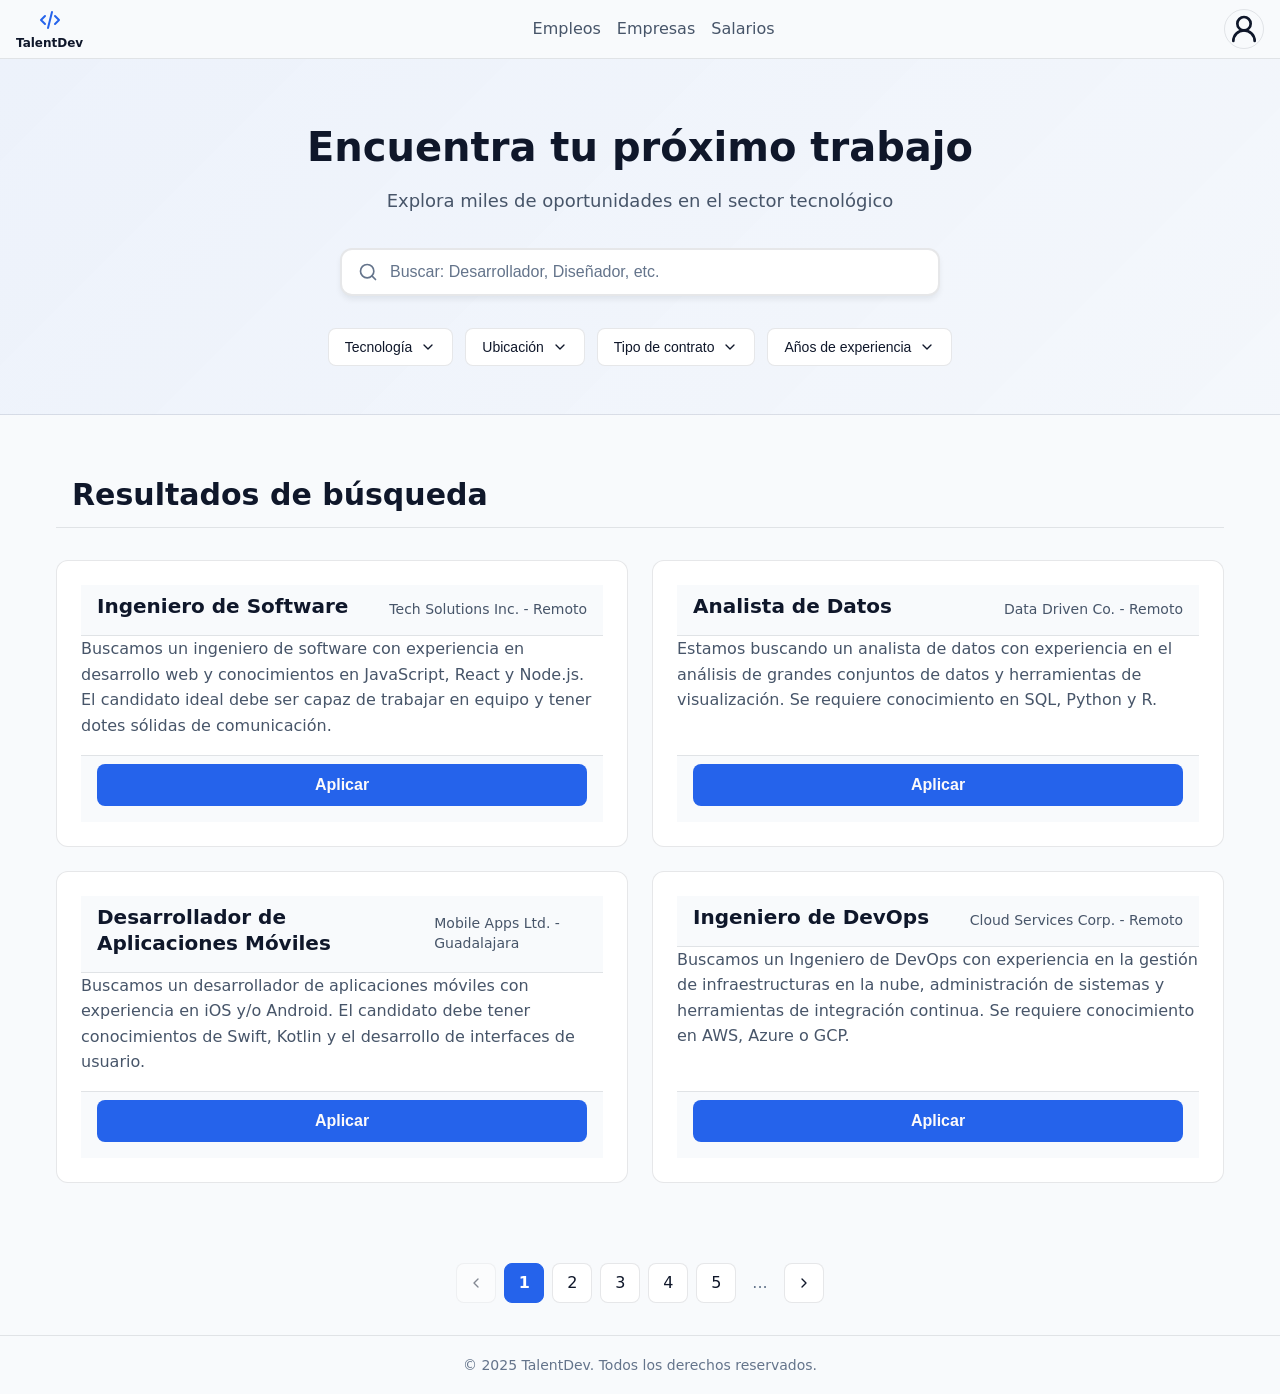
==== commit e410819d: "se agrega descripcion y contacto" ====
--- a/Empleos.html
+++ b/Empleos.html
@@ -278,37 +278,39 @@
         -->
 
         <!-- Tarjeta de empleo 1 -->
-        <article class="empleos-job-card">
+        <article class="empleos-job-card" data-job-id="1">
           <!-- 
             <article>: Elemento semántico HTML5 para contenido independiente y autocontenido.
             Perfecto para tarjetas de empleos porque cada una es un "artículo" completo.
           -->
-          <header class="empleos-job-card-header">
-            <!-- Encabezado de la tarjeta con título y empresa -->
-            <h3>Ingeniero de Software</h3>
-            <!-- 
-              <h3>: Título del puesto (nivel 3 en la jerarquía).
-              Es el título más importante dentro de cada tarjeta.
-            -->
-            <p class="company-info">Tech Solutions Inc. - Remoto</p>
-            <!-- 
-              <p>: Información de la empresa y ubicación.
-              class="company-info": Clase para estilizar esta información específicamente.
-            -->
-          </header>
-
-          <div class="empleos-job-card-body">
-            <!-- 
-              <div>: Cuerpo de la tarjeta (descripción).
-              class="job-card-body": Clase para el contenido principal de la tarjeta.
-            -->
-            <p>
-              Buscamos un ingeniero de software con experiencia en desarrollo web 
-              y conocimientos en JavaScript, React y Node.js. El candidato ideal 
-              debe ser capaz de trabajar en equipo y tener dotes sólidas de comunicación.
-            </p>
-            <!-- Descripción del empleo -->
-          </div>
+          <a href="descriempleo.html?id=1" class="empleos-job-card-link">
+            <header class="empleos-job-card-header">
+              <!-- Encabezado de la tarjeta con título y empresa -->
+              <h3>Ingeniero de Software</h3>
+              <!-- 
+                <h3>: Título del puesto (nivel 3 en la jerarquía).
+                Es el título más importante dentro de cada tarjeta.
+              -->
+              <p class="company-info">Tech Solutions Inc. - Remoto</p>
+              <!-- 
+                <p>: Información de la empresa y ubicación.
+                class="company-info": Clase para estilizar esta información específicamente.
+              -->
+            </header>
+
+            <div class="empleos-job-card-body">
+              <!-- 
+                <div>: Cuerpo de la tarjeta (descripción).
+                class="job-card-body": Clase para el contenido principal de la tarjeta.
+              -->
+              <p>
+                Buscamos un ingeniero de software con experiencia en desarrollo web 
+                y conocimientos en JavaScript, React y Node.js. El candidato ideal 
+                debe ser capaz de trabajar en equipo y tener dotes sólidas de comunicación.
+              </p>
+              <!-- Descripción del empleo -->
+            </div>
+          </a>
 
           <footer class="empleos-job-card-footer">
             <!-- 
@@ -327,19 +329,21 @@
         </article>
 
         <!-- Tarjeta de empleo 2 -->
-        <article class="empleos-job-card">
-          <header class="empleos-job-card-header">
-            <h3>Analista de Datos</h3>
-            <p class="company-info">Data Driven Co. - Remoto</p>
-          </header>
-
-          <div class="empleos-job-card-body">
-            <p>
-              Estamos buscando un analista de datos con experiencia en el análisis 
-              de grandes conjuntos de datos y herramientas de visualización. 
-              Se requiere conocimiento en SQL, Python y R.
-            </p>
-          </div>
+        <article class="empleos-job-card" data-job-id="2">
+          <a href="descriempleo.html?id=2" class="empleos-job-card-link">
+            <header class="empleos-job-card-header">
+              <h3>Analista de Datos</h3>
+              <p class="company-info">Data Driven Co. - Remoto</p>
+            </header>
+
+            <div class="empleos-job-card-body">
+              <p>
+                Estamos buscando un analista de datos con experiencia en el análisis 
+                de grandes conjuntos de datos y herramientas de visualización. 
+                Se requiere conocimiento en SQL, Python y R.
+              </p>
+            </div>
+          </a>
 
           <footer class="empleos-job-card-footer">
             <button type="button" class="empleos-apply-button">Aplicar</button>
@@ -347,19 +351,21 @@
         </article>
 
         <!-- Tarjeta de empleo 3 -->
-        <article class="empleos-job-card">
-          <header class="empleos-job-card-header">
-            <h3>Desarrollador de Aplicaciones Móviles</h3>
-            <p class="company-info">Mobile Apps Ltd. - Guadalajara</p>
-          </header>
-
-          <div class="empleos-job-card-body">
-            <p>
-              Buscamos un desarrollador de aplicaciones móviles con experiencia 
-              en iOS y/o Android. El candidato debe tener conocimientos de Swift, 
-              Kotlin y el desarrollo de interfaces de usuario.
-            </p>
-          </div>
+        <article class="empleos-job-card" data-job-id="3">
+          <a href="descriempleo.html?id=3" class="empleos-job-card-link">
+            <header class="empleos-job-card-header">
+              <h3>Desarrollador de Aplicaciones Móviles</h3>
+              <p class="company-info">Mobile Apps Ltd. - Guadalajara</p>
+            </header>
+
+            <div class="empleos-job-card-body">
+              <p>
+                Buscamos un desarrollador de aplicaciones móviles con experiencia 
+                en iOS y/o Android. El candidato debe tener conocimientos de Swift, 
+                Kotlin y el desarrollo de interfaces de usuario.
+              </p>
+            </div>
+          </a>
 
           <footer class="empleos-job-card-footer">
             <button type="button" class="empleos-apply-button">Aplicar</button>
@@ -367,19 +373,21 @@
         </article>
 
         <!-- Tarjeta de empleo 4 -->
-        <article class="empleos-job-card">
-          <header class="empleos-job-card-header">
-            <h3>Ingeniero de DevOps</h3>
-            <p class="company-info">Cloud Services Corp. - Remoto</p>
-          </header>
-
-          <div class="empleos-job-card-body">
-            <p>
-              Buscamos un Ingeniero de DevOps con experiencia en la gestión de 
-              infraestructuras en la nube, administración de sistemas y herramientas 
-              de integración continua. Se requiere conocimiento en AWS, Azure o GCP.
-            </p>
-          </div>
+        <article class="empleos-job-card" data-job-id="4">
+          <a href="descriempleo.html?id=4" class="empleos-job-card-link">
+            <header class="empleos-job-card-header">
+              <h3>Ingeniero de DevOps</h3>
+              <p class="company-info">Cloud Services Corp. - Remoto</p>
+            </header>
+
+            <div class="empleos-job-card-body">
+              <p>
+                Buscamos un Ingeniero de DevOps con experiencia en la gestión de 
+                infraestructuras en la nube, administración de sistemas y herramientas 
+                de integración continua. Se requiere conocimiento en AWS, Azure o GCP.
+              </p>
+            </div>
+          </a>
 
           <footer class="empleos-job-card-footer">
             <button type="button" class="empleos-apply-button">Aplicar</button>
--- a/style.css
+++ b/style.css
@@ -712,6 +712,21 @@
     }
   }
 
+  /* Enlace de la tarjeta (título + descripción) hacia detalles */
+  .empleos-job-card-link {
+    text-decoration: none;
+    color: inherit;
+    display: flex;
+    flex-direction: column;
+    flex: 1;
+    min-height: 0;
+  }
+
+  .empleos-job-card-link:hover h3,
+  .empleos-job-card-link:focus h3 {
+    color: var(--primary);
+  }
+
   .empleos-job-card-body {
     flex: 1;
     /* 
@@ -1139,4 +1154,303 @@
         scale(1): Tamaño normal al final.
       */
     }
-  }+  }
+
+/* ============================================ */
+/* ESTILOS PÁGINA DETALLES DE OFERTA */
+/* Prefijo: .descriempleo- */
+/* ============================================ */
+
+.descriempleo-main {
+  max-width: 900px;
+  margin: 0 auto;
+  padding: 2rem 1rem 4rem;
+}
+
+.descriempleo-breadcrumbs {
+  display: flex;
+  align-items: center;
+  flex-wrap: wrap;
+  gap: 0.5rem;
+  margin-bottom: 2rem;
+  font-size: 0.875rem;
+}
+
+.descriempleo-breadcrumbs a {
+  color: var(--text-secondary);
+  text-decoration: none;
+  transition: color 0.2s;
+}
+
+.descriempleo-breadcrumbs a:hover {
+  color: var(--primary);
+}
+
+.descriempleo-breadcrumb-sep {
+  color: var(--text-muted);
+  user-select: none;
+}
+
+.descriempleo-breadcrumb-current {
+  color: var(--text-primary);
+  font-weight: 500;
+}
+
+.descriempleo-article {
+  background-color: var(--card-bg);
+  border: 1px solid var(--border);
+  border-radius: 0.75rem;
+  padding: 2.5rem;
+  box-shadow: 0 4px 6px -1px var(--shadow);
+}
+
+.descriempleo-header {
+  display: flex;
+  flex-wrap: wrap;
+  align-items: flex-start;
+  justify-content: space-between;
+  gap: 1.5rem;
+  margin-bottom: 2rem;
+  padding-bottom: 2rem;
+  border-bottom: 1px solid var(--border);
+}
+
+.descriempleo-header-content {
+  flex: 1;
+  min-width: 0;
+}
+
+.descriempleo-title {
+  font-size: 2rem;
+  font-weight: 700;
+  color: var(--text-primary);
+  margin: 0 0 0.5rem 0;
+  line-height: 1.2;
+}
+
+.descriempleo-company-location {
+  font-size: 1rem;
+  color: var(--text-secondary);
+  margin: 0;
+}
+
+.descriempleo-apply-btn {
+  flex-shrink: 0;
+  padding: 0.75rem 1.5rem;
+  background-color: var(--primary);
+  color: white;
+  border: none;
+  border-radius: 0.5rem;
+  font-size: 1rem;
+  font-weight: 600;
+  cursor: pointer;
+  transition: all 0.2s;
+  font-family: inherit;
+  white-space: nowrap;
+}
+
+.descriempleo-apply-btn:hover:not(:disabled) {
+  background-color: var(--primary-hover);
+  transform: translateY(-1px);
+  box-shadow: 0 4px 12px rgba(37, 99, 235, 0.3);
+}
+
+.descriempleo-apply-btn:disabled,
+.descriempleo-apply-btn-applied {
+  background-color: #22c55e;
+  color: white;
+  cursor: not-allowed;
+}
+
+.descriempleo-apply-btn-applied:hover {
+  background-color: #22c55e;
+  transform: none;
+  box-shadow: none;
+}
+
+.descriempleo-section {
+  margin-bottom: 2rem;
+}
+
+.descriempleo-section:last-of-type {
+  margin-bottom: 0;
+}
+
+.descriempleo-section h2 {
+  font-size: 1.25rem;
+  font-weight: 600;
+  color: var(--text-primary);
+  margin: 0 0 1rem 0;
+}
+
+.descriempleo-text {
+  color: var(--text-secondary);
+  line-height: 1.7;
+  margin: 0;
+}
+
+.descriempleo-list {
+  list-style: none;
+  padding: 0;
+  margin: 0;
+}
+
+.descriempleo-list li {
+  display: flex;
+  align-items: flex-start;
+  gap: 0.75rem;
+  color: var(--text-secondary);
+  line-height: 1.6;
+  margin-bottom: 0.75rem;
+}
+
+.descriempleo-list li:last-child {
+  margin-bottom: 0;
+}
+
+.descriempleo-check {
+  flex-shrink: 0;
+  color: var(--primary);
+  margin-top: 0.2rem;
+}
+
+.descriempleo-apply-bottom {
+  margin-top: 2.5rem;
+  padding-top: 2rem;
+  border-top: 1px solid var(--border);
+}
+
+@media (max-width: 600px) {
+  .descriempleo-header {
+    flex-direction: column;
+  }
+
+  .descriempleo-apply-btn {
+    width: 100%;
+  }
+
+  .descriempleo-title {
+    font-size: 1.5rem;
+  }
+}
+
+/* ============================================ */
+/* SECCIÓN DE CONTACTO - index.html */
+/* Prefijo: .index-contacto- */
+/* ============================================ */
+
+.index-contacto-section {
+  padding: 3rem 1rem 4rem;
+  max-width: 800px;
+  margin: 0 auto;
+}
+
+.index-contacto-section h2 {
+  font-size: 1.875rem;
+  font-weight: 700;
+  color: var(--text-primary);
+  margin-bottom: 0.5rem;
+}
+
+.index-contacto-intro {
+  font-size: 1.125rem;
+  color: var(--text-secondary);
+  margin-bottom: 2rem;
+}
+
+.index-contacto-content {
+  display: grid;
+  grid-template-columns: 1fr 1fr;
+  gap: 2rem;
+  background-color: var(--card-bg);
+  padding: 2rem;
+  border-radius: 0.75rem;
+  border: 1px solid var(--border);
+  box-shadow: 0 4px 6px -1px var(--shadow);
+}
+
+.index-contacto-info h3 {
+  font-size: 1.125rem;
+  font-weight: 600;
+  color: var(--text-primary);
+  margin-bottom: 1rem;
+}
+
+.index-contacto-info p {
+  color: var(--text-secondary);
+  margin-bottom: 0.75rem;
+  font-size: 0.9375rem;
+}
+
+.index-contacto-info a {
+  color: var(--primary);
+  text-decoration: none;
+}
+
+.index-contacto-info a:hover {
+  text-decoration: underline;
+}
+
+.index-contacto-form {
+  display: flex;
+  flex-direction: column;
+  gap: 1rem;
+}
+
+.index-contacto-form label {
+  font-weight: 500;
+  color: var(--text-primary);
+  font-size: 0.9375rem;
+}
+
+.index-contacto-form input,
+.index-contacto-form select,
+.index-contacto-form textarea {
+  padding: 0.75rem 1rem;
+  border: 1px solid var(--border);
+  border-radius: 0.5rem;
+  font-family: inherit;
+  font-size: 1rem;
+}
+
+.index-contacto-form input:focus,
+.index-contacto-form select:focus,
+.index-contacto-form textarea:focus {
+  outline: 2px solid var(--primary);
+  outline-offset: 2px;
+  border-color: var(--primary);
+}
+
+.index-contacto-form textarea {
+  resize: vertical;
+  min-height: 100px;
+}
+
+.index-contacto-form button {
+  padding: 0.75rem 1.5rem;
+  background-color: var(--primary);
+  color: white;
+  border: none;
+  border-radius: 0.5rem;
+  font-weight: 600;
+  font-size: 1rem;
+  cursor: pointer;
+  margin-top: 0.5rem;
+}
+
+.index-contacto-form button:hover {
+  background-color: var(--primary-hover);
+}
+
+.index-contacto-privacidad {
+  font-size: 0.875rem;
+  color: var(--text-muted);
+  margin-top: 1.5rem;
+  text-align: center;
+}
+
+@media (max-width: 600px) {
+  .index-contacto-content {
+    grid-template-columns: 1fr;
+  }
+}
